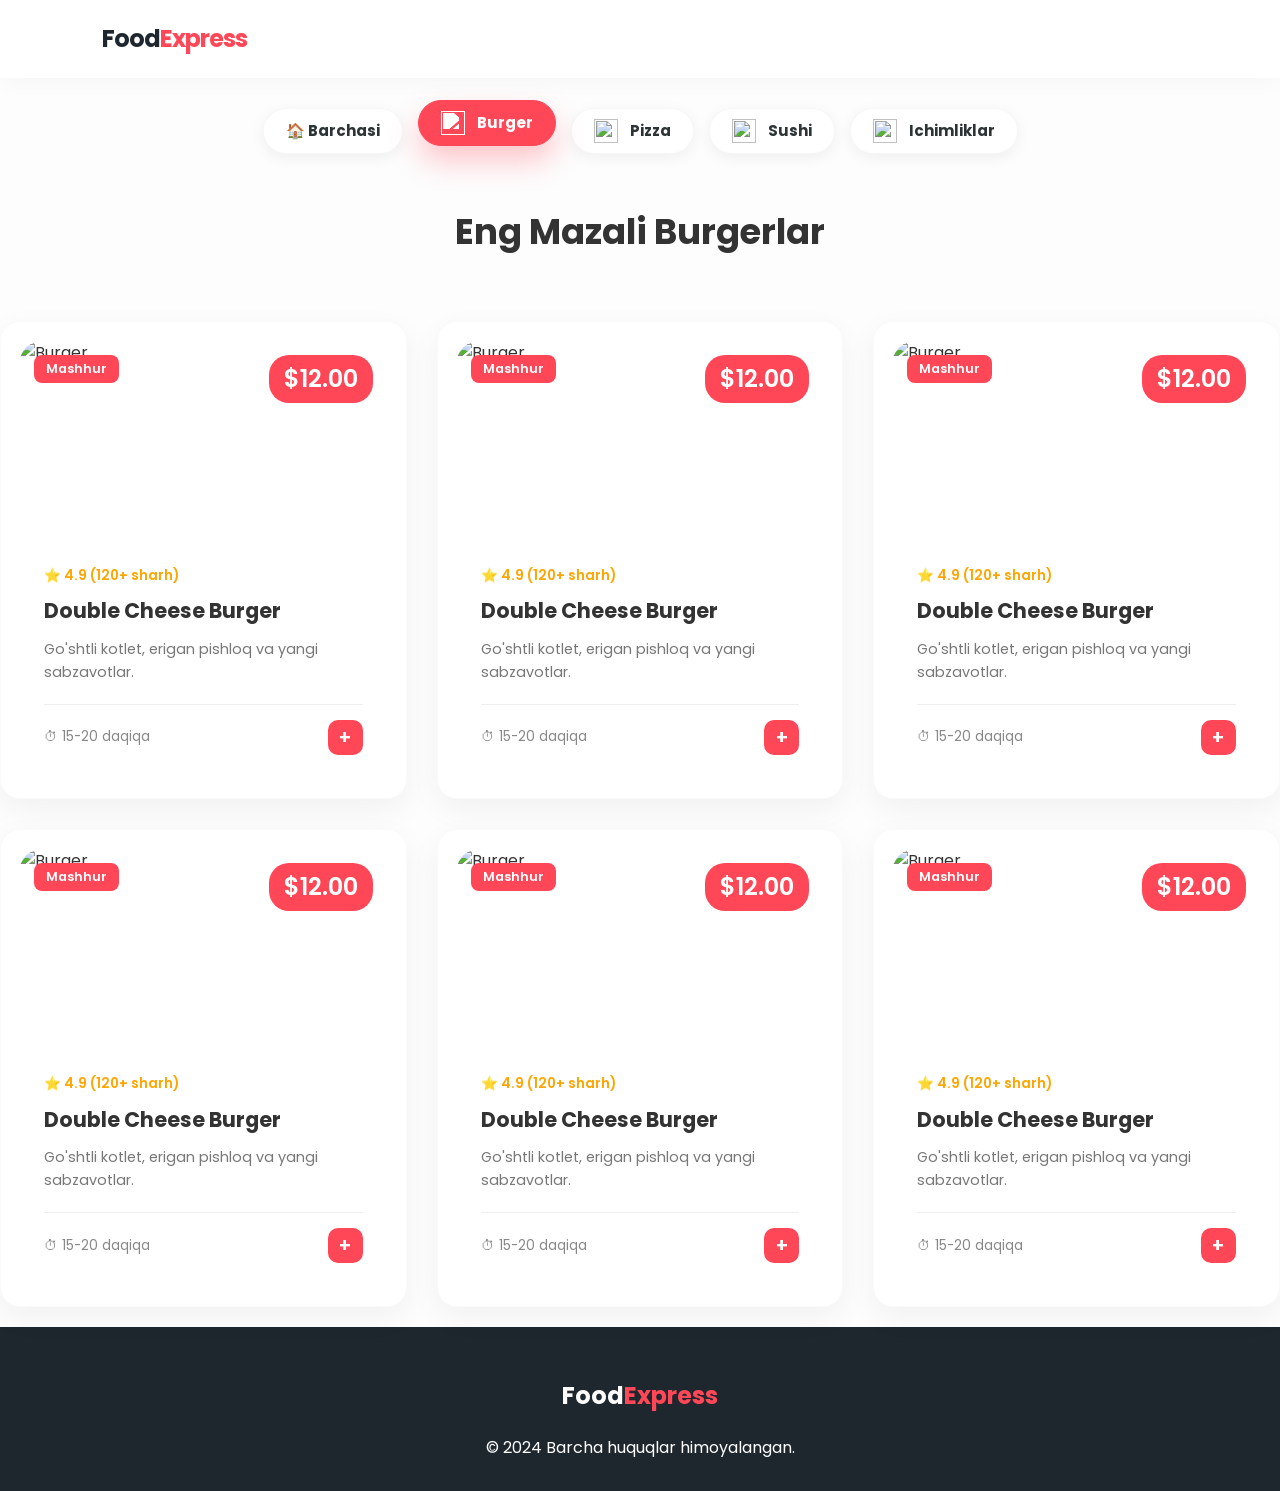
==== burgers.html @ 81dd61bf "food delivery" ====
<!DOCTYPE html>
<html lang="uz">

<head>
    <meta charset="UTF-8">
    <meta name="viewport" content="width=device-width, initial-scale=1.0">
    <title>Burgerlar | FoodExpress</title>
    <link rel="stylesheet" href="main.css">
    <link href="https://fonts.googleapis.com/css2?family=Poppins:wght@400;600;800&display=swap" rel="stylesheet">
</head>

<body>

    <nav class="navbar">
        <a href="index.html" class="logo">Food<span>Express</span></a>
    </nav>

    <div class="category-filter">
        <a href="index.html" class="cat-item"><span>🏠 Barchasi</span></a>
        <a href="burgers.html" class="cat-item active"><img src="https://cdn-icons-png.flaticon.com/512/732/732217.png"
                width="20"> <span>Burger</span></a>
        <a href="pizza.html" class="cat-item"><img src="https://cdn-icons-png.flaticon.com/512/3595/3595455.png"
                width="20"> <span>Pizza</span></a>
        <a href="sushi.html" class="cat-item"><img src="https://cdn-icons-png.flaticon.com/512/2252/2252438.png"
                width="20"> <span>Sushi</span></a>
        <a href="drinks.html" class="cat-item"><img src="https://cdn-icons-png.flaticon.com/512/3121/3121784.png"
                width="20"> <span>Ichimliklar</span></a>
    </div>

    <h1 class="section-title">Eng Mazali Burgerlar</h1>

    <div class="card-container">
        <div class="card">
            <div class="card-img">
                <img src="https://images.unsplash.com/photo-1568901346375-23c9450c58cd?w=500" alt="Burger">
                <span class="badge">Mashhur</span>
                <span class="price">$12.00</span>
            </div>
            <div class="card-info">
                <div class="rating">⭐ 4.9 (120+ sharh)</div>
                <h3>Double Cheese Burger</h3>
                <p>Go'shtli kotlet, erigan pishloq va yangi sabzavotlar.</p>
                <div class="card-footer">
                    <span>⏱ 15-20 daqiqa</span>
                    <button class="btn-add">+</button>
                </div>
            </div>
        </div>
        <div class="card">
            <div class="card-img">
                <img src="https://images.unsplash.com/photo-1568901346375-23c9450c58cd?w=500" alt="Burger">
                <span class="badge">Mashhur</span>
                <span class="price">$12.00</span>
            </div>
            <div class="card-info">
                <div class="rating">⭐ 4.9 (120+ sharh)</div>
                <h3>Double Cheese Burger</h3>
                <p>Go'shtli kotlet, erigan pishloq va yangi sabzavotlar.</p>
                <div class="card-footer">
                    <span>⏱ 15-20 daqiqa</span>
                    <button class="btn-add">+</button>
                </div>
            </div>
        </div>
        <div class="card">
            <div class="card-img">
                <img src="https://images.unsplash.com/photo-1568901346375-23c9450c58cd?w=500" alt="Burger">
                <span class="badge">Mashhur</span>
                <span class="price">$12.00</span>
            </div>
            <div class="card-info">
                <div class="rating">⭐ 4.9 (120+ sharh)</div>
                <h3>Double Cheese Burger</h3>
                <p>Go'shtli kotlet, erigan pishloq va yangi sabzavotlar.</p>
                <div class="card-footer">
                    <span>⏱ 15-20 daqiqa</span>
                    <button class="btn-add">+</button>
                </div>
            </div>
        </div>
        <div class="card">
            <div class="card-img">
                <img src="https://images.unsplash.com/photo-1568901346375-23c9450c58cd?w=500" alt="Burger">
                <span class="badge">Mashhur</span>
                <span class="price">$12.00</span>
            </div>
            <div class="card-info">
                <div class="rating">⭐ 4.9 (120+ sharh)</div>
                <h3>Double Cheese Burger</h3>
                <p>Go'shtli kotlet, erigan pishloq va yangi sabzavotlar.</p>
                <div class="card-footer">
                    <span>⏱ 15-20 daqiqa</span>
                    <button class="btn-add">+</button>
                </div>
            </div>
        </div>
        <div class="card">
            <div class="card-img">
                <img src="https://images.unsplash.com/photo-1568901346375-23c9450c58cd?w=500" alt="Burger">
                <span class="badge">Mashhur</span>
                <span class="price">$12.00</span>
            </div>
            <div class="card-info">
                <div class="rating">⭐ 4.9 (120+ sharh)</div>
                <h3>Double Cheese Burger</h3>
                <p>Go'shtli kotlet, erigan pishloq va yangi sabzavotlar.</p>
                <div class="card-footer">
                    <span>⏱ 15-20 daqiqa</span>
                    <button class="btn-add">+</button>
                </div>
            </div>
        </div>
        <div class="card">
            <div class="card-img">
                <img src="https://images.unsplash.com/photo-1568901346375-23c9450c58cd?w=500" alt="Burger">
                <span class="badge">Mashhur</span>
                <span class="price">$12.00</span>
            </div>
            <div class="card-info">
                <div class="rating">⭐ 4.9 (120+ sharh)</div>
                <h3>Double Cheese Burger</h3>
                <p>Go'shtli kotlet, erigan pishloq va yangi sabzavotlar.</p>
                <div class="card-footer">
                    <span>⏱ 15-20 daqiqa</span>
                    <button class="btn-add">+</button>
                </div>
            </div>
        </div>
    </div>

    <footer class="modern-footer">
        <div class="footer-brand">
            <h2>Food<span>Express</span></h2>
        </div>
        <p>© 2024 Barcha huquqlar himoyalangan.</p>
    </footer>

</body>

</html>
---- main.css ----
* Umumiy sozlamalar */:root {
    --primary: #ff4757;
    --dark: #0f172a;
    --light: #f8fafc;
    --white: #ffffff;
}

* {
    margin: 0;
    padding: 0;
    box-sizing: border-box;
    font-family: 'Poppins', sans-serif;
}

html {
    scroll-behavior: smooth;
}

body {
    background: var(--white);
    overflow-x: hidden;
}

/* Parol overlay */
#password-overlay {
    position: fixed;
    top: 0;
    left: 0;
    width: 100%;
    height: 100%;
    background: var(--dark);
    display: flex;
    justify-content: center;
    align-items: center;
    z-index: 10000;
    transition: 0.5s;
}

.password-box {
    background: white;
    padding: 40px;
    border-radius: 20px;
    text-align: center;
    width: 90%;
    max-width: 400px;
}

.password-box input {
    width: 100%;
    padding: 12px;
    margin: 20px 0;
    border: 1px solid #ddd;
    border-radius: 10px;
}

.password-box button {
    background: var(--primary);
    color: white;
    border: none;
    padding: 12px;
    width: 100%;
    border-radius: 10px;
    cursor: pointer;
    font-weight: 600;
}

/* Navbar */
.navbar {
    display: flex;
    justify-content: space-between;
    align-items: center;
    padding: 20px 8%;
    position: sticky;
    top: 0;
    background: rgba(255, 255, 255, 0.9);
    backdrop-filter: blur(10px);
    z-index: 999;
    box-shadow: 0 2px 10px rgba(0, 0, 0, 0.05);
}

.logo {
    font-size: 24px;
    font-weight: 700;
}

.logo span {
    color: var(--primary);
}

.nav-links {
    display: flex;
    list-style: none;
}

.nav-links li {
    margin-left: 25px;
}

.nav-links a {
    text-decoration: none;
    color: var(--dark);
    font-weight: 500;
}

/* Hero */
.hero {
    display: flex;
    align-items: center;
    padding: 60px 8%;
    gap: 50px;
    min-height: 80vh;
}

.hero-content h1 {
    font-size: 3.5rem;
    line-height: 1.2;
}

.hero-content span {
    color: var(--primary);
}

.hero-image img {
    width: 100%;
    max-width: 500px;
    border-radius: 30px;
    animation: float 4s infinite;
}

@keyframes float {
    50% {
        transform: translateY(-20px);
    }
}

/* Cards */
.section-padding {
    padding: 80px 8%;
}

.gray-bg {
    background: #f9f9f9;
}

.card-container {
    display: grid;
    grid-template-columns: repeat(auto-fit, minmax(280px, 1fr));
    gap: 30px;
}

.card {
    background: white;
    padding: 15px;
    border-radius: 20px;
    box-shadow: 0 5px 15px rgba(0, 0, 0, 0.05);
    transition:
        0.3s;
}

.card:hover {
    transform: translateY(-10px);
}

.card-img {
    height: 200px;
    overflow: hidden;
    border-radius: 15px;
}

.card-img img {
    width: 100%;
    height: 100%;
    object-fit: cover;
}

.card-info {
    padding-top: 15px;
}

.card-footer {
    display: flex;
    justify-content: space-between;
    align-items: center;
    margin-top: 15px;
    border-top: 1px solid #eee;
    padding-top: 10px;
}

.btn-add {
    background: var(--primary);
    color: white;
    border: none;
    width: 35px;
    height: 35px;
    border-radius: 10px;
    cursor: pointer;
}

/* Special Offers */
.special-offers {
    display: grid;
    grid-template-columns: repeat(auto-fit, minmax(250px, 1fr));
    gap: 20px;
}

.offer-card {
    padding: 30px;
    border-radius: 25px;
    color: white;
    display: flex;
    align-items: center;
    justify-content:
        space-between;
}

.orange {
    background: linear-gradient(135deg, #ff9f43, #ff6b6b);
}

.blue {
    background: linear-gradient(135deg, #48dbfb, #1dd1a1);
}

.green {
    background: linear-gradient(135deg, #20bf6b, #0fb9b1);
}

.purple {
    background: linear-gradient(135deg, #a29bfe, #6c5ce7);
}

.offer-card img {
    width: 100px;
    height: 100px;
    object-fit: contain;
}

.btn-white {
    background: white;
    border: none;
    padding: 8px 15px;
    border-radius: 8px;
    margin-top: 10px;
    cursor: pointer;
}

/* Footer */
.modern-footer {
    background: var(--dark);
    color: white;
    padding: 60px 8% 20px;
}

.footer-main {
    display: flex;
    justify-content: space-between;
    flex-wrap: wrap;
    gap: 40px;
}

.f-column h4 {
    color: var(--primary);
    margin-bottom: 20px;
}

.f-column a {
    display: block;
    color: #ccc;
    text-decoration: none;
    margin-bottom: 10px;
}

/* Responsive */
@media (max-width: 768px) {
    .nav-links {
        display: none;
    }

    .hero {
        flex-direction: column-reverse;
        text-align: center;
    }

    .hero-content h1 {
        font-size: 2.5rem;
    }
}



/* 1. O'zgaruvchilar va Asosiy Sozlamalar */
:root {
    --primary: #ff4757;
    --primary-hover: #ff6b81;
    --dark: #1e272e;
    --light-bg: #f7f9fc;
    --white: #ffffff;
    --glass: rgba(255, 255, 255, 0.8);
    --shadow: 0 10px 30px rgba(0, 0, 0, 0.05);
}

* {
    margin: 0;
    padding: 0;
    box-sizing: border-box;
    font-family: 'Poppins', sans-serif;
}

body {
    background-color: var(--light-bg);
    color: var(--dark);
    line-height: 1.6;
}

/* 2. Navigatsiya Paneli */
.navbar {
    display: flex;
    justify-content: space-between;
    align-items: center;
    padding: 15px 8%;
    background: var(--glass);
    backdrop-filter: blur(15px);
    position: sticky;
    top: 0;
    z-index: 1000;
    box-shadow: 0 4px 20px rgba(0, 0, 0, 0.03);
}

.logo {
    font-size: 26px;
    font-weight: 800;
    text-decoration: none;
    color: var(--dark);
    letter-spacing: -1px;
}

.logo span {
    color: var(--primary);
}

/* 3. Kategoriya Filtr (Siz ko'rsatgan rasm uslubi) */
.category-filter {
    display: flex;
    justify-content: center;
    gap: 15px;
    padding: 40px 8% 20px;
    flex-wrap: wrap;
}

.cat-item {
    display: flex;
    align-items: center;
    gap: 12px;
    background: var(--white);
    padding: 12px 28px;
    border-radius: 50px;
    text-decoration: none;
    color: var(--dark);
    font-weight: 600;
    box-shadow: var(--shadow);
    transition: all 0.4s cubic-bezier(0.175, 0.885, 0.32, 1.275);
}

.cat-item:hover,
.cat-item.active {
    background: var(--primary);
    color: var(--white);
    transform: translateY(-8px);
    box-shadow: 0 15px 30px rgba(255, 71, 87, 0.3);
}

.cat-item.active img,
.cat-item:hover img {
    filter: brightness(0) invert(1);
}

/* 4. Taomlar Grid va Cardlar */
.section-title {
    text-align: center;
    font-size: 2.2rem;
    margin: 20px 0 40px;
    font-weight: 700;
}

.card-container {
    display: grid;
    grid-template-columns: repeat(auto-fill, minmax(280px, 1fr));
    gap: 35px;
    padding: 0 8% 60px;
}

.card {
    background: var(--white);
    border-radius: 30px;
    padding: 18px;
    box-shadow: var(--shadow);
    transition: 0.5s;
    position: relative;
    border: 1px solid rgba(0, 0, 0, 0.02);
}

/* Hover: Card ko'tarilishi */
.card:hover {
    transform: translateY(-15px);
    box-shadow: 0 25px 50px rgba(0, 0, 0, 0.1);
}

.card-img {
    height: 220px;
    border-radius: 25px;
    overflow: hidden;
}

.card-img img {
    width: 100%;
    height: 100%;
    object-fit: cover;
    transition: 0.6s;
}

.card:hover .card-img img {
    transform: scale(1.1);
}

.card-info {
    padding: 20px 10px 5px;
}

.card-info h3 {
    font-size: 1.25rem;
    margin-bottom: 10px;
}

.card-footer {
    display: flex;
    justify-content: space-between;
    align-items: center;
    margin-top: 15px;
}

.price {
    font-size: 1.5rem;
    font-weight: 800;
    color: var(--primary);
}

.btn-add {
    background: var(--dark);
    color: var(--white);
    border: none;
    width: 45px;
    height: 45px;
    border-radius: 15px;
    cursor: pointer;
    font-size: 22px;
    transition: 0.3s;
}

.btn-add:hover {
    background: var(--primary);
    transform: rotate(90deg);
}

/* 5. Footer */
.modern-footer {
    background: var(--dark);
    color: var(--white);
    padding: 50px 8% 30px;
    text-align: center;
}

.footer-brand {
    margin-bottom: 20px;
}

.footer-brand h2 span {
    color: var(--primary);
}

/* "Barchasi" tugmasi ichidagi maxsus Icon stili */
.cat-icon.all-icon {
    font-size: 22px;
    font-weight: 900;
    color: #ffc107;
    /* Oltin rang (McDonalds uslubida) */
    font-family: 'Arial Black', sans-serif;
    line-height: 1;
}

/* Aktiv bo'lganda icon rangini oq qilish */
.cat-item.active .cat-icon.all-icon {
    color: white;
}

/* Filtr konteyneri silliq chiqishi uchun */
.category-filter {
    display: flex;
    justify-content: center;
    gap: 15px;
    padding: 30px 8%;
    flex-wrap: wrap;
    background: transparent;
}

/* Tugmalarning umumiy dizayni */
.cat-item {
    display: flex;
    align-items: center;
    gap: 12px;
    background: #ffffff;
    padding: 10px 22px;
    border-radius: 50px;
    text-decoration: none;
    color: #2d3436;
    font-weight: 700;
    font-size: 15px;
    box-shadow: 0 4px 15px rgba(0, 0, 0, 0.06);
    transition: all 0.3s ease;
    border: 1px solid rgba(0, 0, 0, 0.03);
}

/* Hover effekti */
.cat-item:hover {
    transform: translateY(-5px);
    box-shadow: 0 8px 25px rgba(0, 0, 0, 0.1);
    background: #fdfdfd;
}

/* Aktiv holati (Qizil fon) */
.cat-item.active {
    background: #ff4757;
    color: white;
    border-color: #ff4757;
}

.cat-item img {
    width: 24px;
    height: 24px;
    object-fit: contain;
}

* Umumiy sozlamalar */ * {
    margin: 0;
    padding: 0;
    box-sizing: border-box;
    font-family: 'Poppins', sans-serif;
}

body {
    background-color: #fdfdfd;
    color: #333;
}

/* Navbar stili */
.navbar {
    display: flex;
    justify-content: space-between;
    align-items: center;
    padding: 20px 8%;
    background: #fff;
}

.logo {
    font-size: 24px;
    font-weight: 700;
}

.logo span {
    color: #ff4757;
}

.nav-links {
    list-style: none;
    display: flex;
}

.nav-links li {
    margin: 0 20px;
}

.nav-links a {
    text-decoration: none;
    color: #333;
    font-weight: 500;
    transition: 0.3s;
}

.nav-links a:hover {
    color: #ff4757;
}

/* Tugmalar */
.btn-primary {
    background: #ff4757;
    color: white;
    padding: 10px 25px;
    border: none;
    border-radius: 30px;
    cursor: pointer;
    font-weight: 600;
}

.btn-secondary {
    background: transparent;
    border: 1px solid #ddd;
    padding: 10px 25px;
    border-radius: 30px;
    margin-left: 10px;
    cursor: pointer;
}

/* Hero Section */
.hero {
    display: flex;
    align-items: center;
    justify-content: space-between;
    padding: 50px 8%;
    min-height: 80vh;
}

.hero-content h1 {
    font-size: 3.5rem;
    line-height: 1.2;
    margin-bottom: 20px;
}

.hero-content span {
    color: #ff4757;
}

.hero-content p {
    font-size: 1.1rem;
    color: #666;
    margin-bottom: 30px;
    max-width: 500px;
}

/* Brendlar bo'limi */
.brands {
    display: flex;
    justify-content: space-around;
    align-items: center;
    padding: 40px 8%;
    background: #f9f9f9;
    filter: grayscale(1);
    /* Brendlarni kulrang qilish uchun */
    opacity: 0.6;
}

.brand-item {
    font-size: 1.5rem;
    font-weight: 700;
    color: #444;
}

/* Menu bo'limi */
.menu {
    padding: 80px 8%;
    text-align: center;
}

.menu-header h2 {
    font-size: 2.5rem;
    margin-bottom: 10px;
}

.menu-header p {
    color: #777;
    margin-bottom: 50px;
}

/* Card Container */
.card-container {
    display: grid;
    grid-template-columns: repeat(auto-fit, minmax(300px, 1fr));
    gap: 30px;
}

/* Card stili */
.card {
    background: white;
    border-radius: 20px;
    overflow: hidden;
    box-shadow: 0 10px 30px rgba(0, 0, 0, 0.05);
    transition: transform 0.3s ease;
}

.card:hover {
    transform: translateY(-10px);
}

.card-img {
    position: relative;
    height: 200px;
}

.card-img img {
    width: 100%;
    height: 100%;
    object-fit: cover;
}

.price {
    position: absolute;
    top: 15px;
    right: 15px;
    background: #ff4757;
    color: white;
    padding: 5px 15px;
    border-radius: 20px;
    font-weight: 600;
}

.card-info {
    padding: 25px;
    text-align: left;
}

.card-info h3 {
    margin-bottom: 10px;
    font-size: 1.3rem;
}

.card-info p {
    color: #777;
    font-size: 0.9rem;
    margin-bottom: 20px;
}

.btn-add {
    width: 100%;
    padding: 12px;
    border: none;
    background: #f1f1f1;
    border-radius: 10px;
    font-weight: 600;
    cursor: pointer;
    transition: 0.3s;
}

.btn-add:hover {
    background: #ff4757;
    color: white;
}

* Kategoriyalar stili */ .categories {
    display: flex;
    justify-content: center;
    gap: 20px;
    padding: 40px 8%;
    flex-wrap: wrap;
}

.category-item {
    background: white;
    padding: 15px 25px;
    border-radius: 50px;
    display: flex;
    align-items: center;
    gap: 10px;
    cursor: pointer;
    box-shadow: 0 5px 15px rgba(0, 0, 0, 0.05);
    transition: 0.3s;
    border: 1px solid transparent;
}

.category-item img {
    width: 30px;
    height: 30px;
}

.category-item span {
    font-weight: 600;
}

.category-item:hover,
.category-item.active {
    background: #ff4757;
    color: white;
    transform: translateY(-5px);
}

.category-item.active img {
    filter: brightness(0) invert(1);
}

/* Maxsus Taklif Cardlari */
.special-offers {
    display: grid;
    grid-template-columns: 1fr 1fr;
    gap: 30px;
    padding: 50px 8%;
}

.offer-card {
    border-radius: 30px;
    padding: 40px;
    display: flex;
    align-items: center;
    justify-content: space-between;
    color: white;
    position: relative;
    overflow: hidden;
}

.offer-card.orange {
    background: linear-gradient(135deg, #ff9f43, #ff6b6b);
}

.offer-card.blue {
    background: linear-gradient(135deg, #48dbfb, #1dd1a1);
}

.offer-text span {
    background: rgba(255, 255, 255, 0.2);
    padding: 5px 12px;
    border-radius: 10px;
    font-size: 0.8rem;
}

.offer-text h3 {
    font-size: 2rem;
    margin: 15px 0;
}

.offer-text p {
    margin-bottom: 20px;
    opacity: 0.9;
}

.offer-card img {
    width: 180px;
    filter: drop-shadow(10px 10px 20px rgba(0, 0, 0, 0.2));
    transition: 0.5s;
}

.offer-card:hover img {
    transform: scale(1.1) rotate(10deg);
}

.btn-white {
    background: white;
    color: #333;
    border: none;
    padding: 12px 25px;
    border-radius: 15px;
    font-weight: 700;
    cursor: pointer;
    transition: 0.3s;
}

.btn-white:hover {
    background: #333;
    color: white;
}

/* Kichik ekranlar uchun */
@media (max-width: 768px) {
    .special-offers {
        grid-template-columns: 1fr;
    }
}

.offer-card img {
    width: 250px;
    /* Rasmni kattaroq qilish */
    height: auto;
    object-fit: contain;
    filter: drop-shadow(15px 15px 30px rgba(0, 0, 0, 0.3));
    /* Rasm ostiga soya */
}

/* Telefonlar uchun moslashuvchanlik */
@media (max-width: 600px) {
    .offer-card img {
        width: 150px;
    }
}

.hero-image {
    flex: 1;
    display: flex;
    justify-content: center;
    align-items: center;
}

.hero-image img {
    width: 100%;
    max-width: 550px;
    /* Rasm juda katta bo'lib ketmasligi uchun */
    height: auto;
    border-radius: 30px;
    /* Burchaklarini yumaloq qilish */
    box-shadow: 20px 20px 60px rgba(0, 0, 0, 0.1);
    /* Yengil soya */
    animation: float 3s ease-in-out infinite;
    /* Suzish effekti */
}

/* Rasm tepaga-pastga sekin suzib turishi uchun animatsiya */
@keyframes float {
    0% {
        transform: translateY(0px);
    }

    50% {
        transform: translateY(-20px);
    }

    100% {
        transform: translateY(0px);
    }
}

/* Card ichidagi qo'shimcha elementlar */
.rating {
    font-size: 0.85rem;
    color: #ffa502;
    margin-bottom: 8px;
    font-weight: 600;
}

.badge {
    position: absolute;
    top: 15px;
    left: 15px;
    background: #ff4757;
    color: white;
    padding: 4px 12px;
    border-radius: 8px;
    font-size: 0.8rem;
    font-weight: 600;
}

.card-footer {
    display: flex;
    justify-content: space-between;
    align-items: center;
    margin-top: 15px;
    padding-top: 15px;
    border-top: 1px solid #eee;
}

.card-footer span {
    font-size: 0.85rem;
    color: #888;
}

.btn-add {
    background: #ff4757;
    color: white;
    width: 35px;
    height: 35px;
    border: none;
    border-radius: 10px;
    font-size: 1.2rem;
    cursor: pointer;
    transition: 0.3s;
    display: flex;
    justify-content: center;
    align-items: center;
}

.btn-add:hover {
    background: #2f3542;
    transform: rotate(90deg);
    /* Bosganda chiroyli aylanish */
}

/* Gridni 3 talik qilish (Katta ekranda) */
.card-container {
    display: grid;
    grid-template-columns: repeat(3, 1fr);
    gap: 30px;
    padding: 20px 0;
}

/* Telefonlar uchun 1 talik qilish */
@media (max-width: 992px) {
    .card-container {
        grid-template-columns: repeat(2, 1fr);
    }
}

@media (max-width: 600px) {
    .card-container {
        grid-template-columns: 1fr;
    }
}
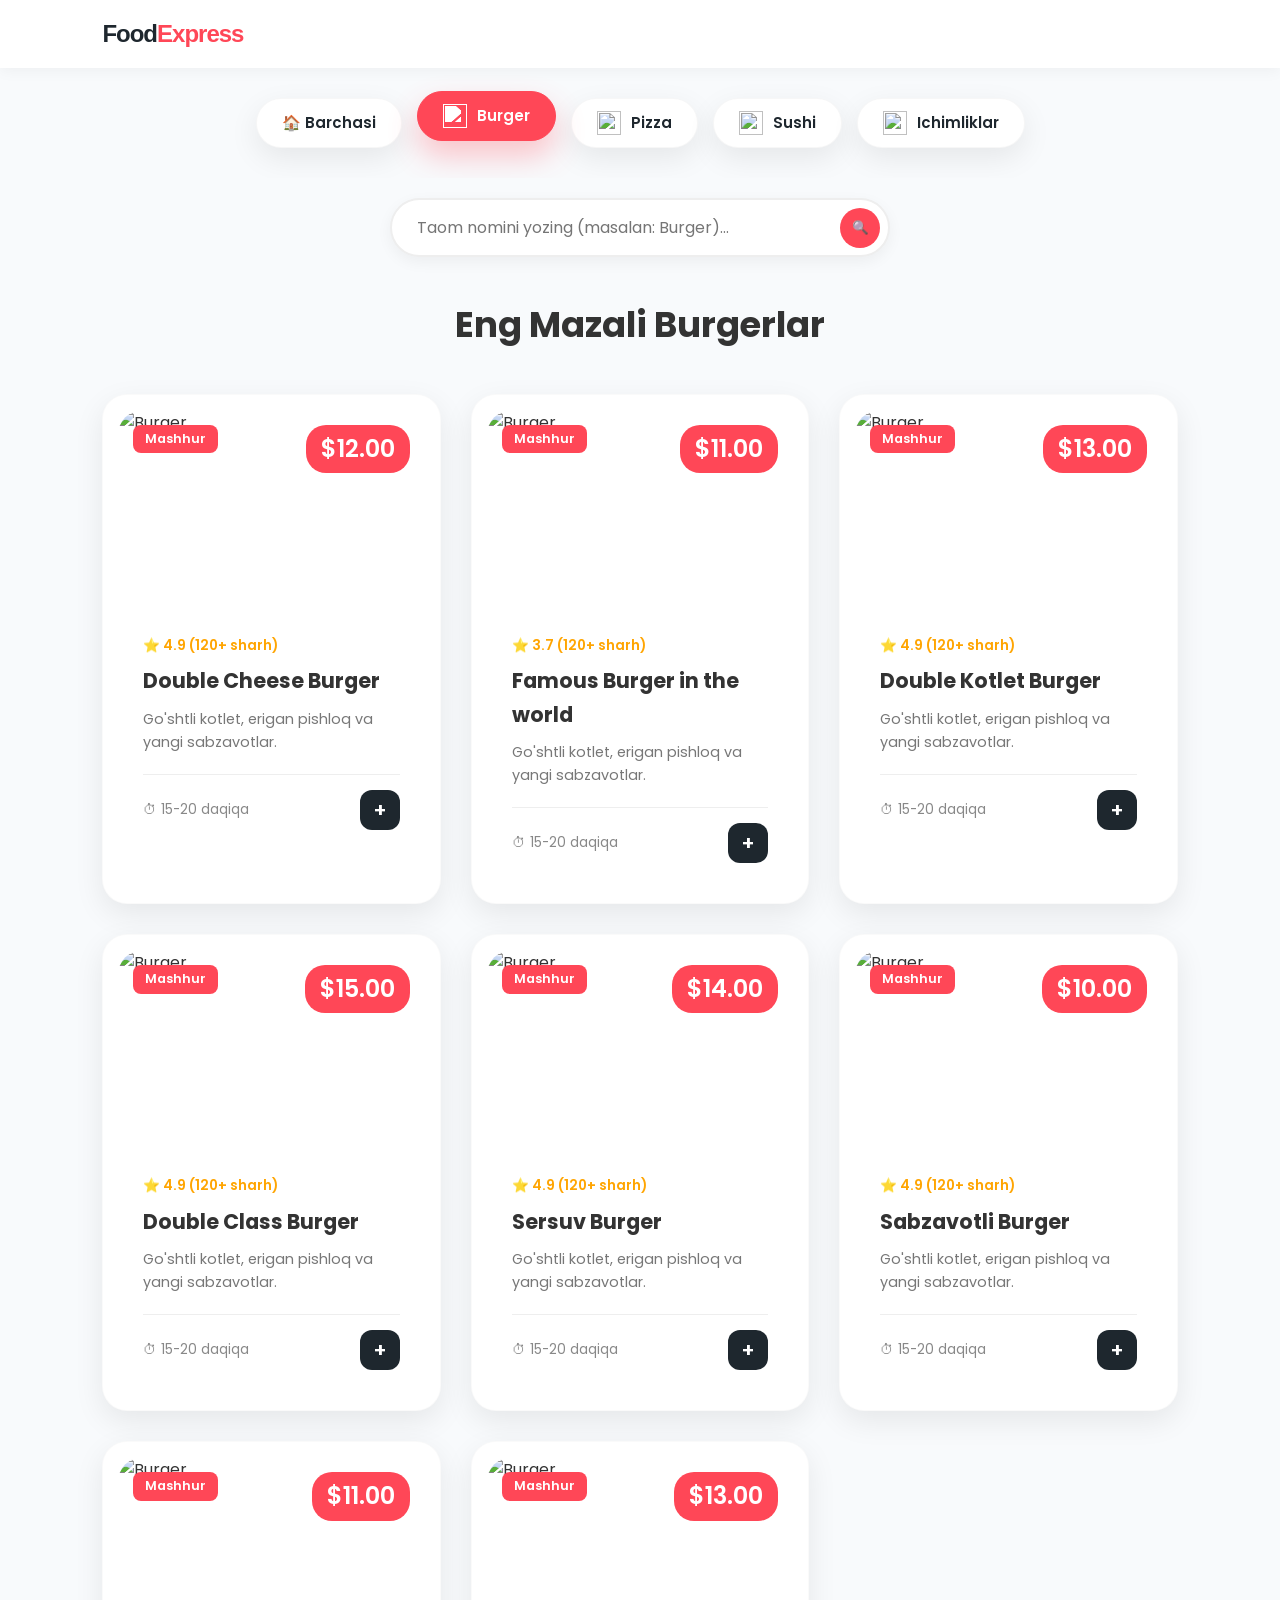
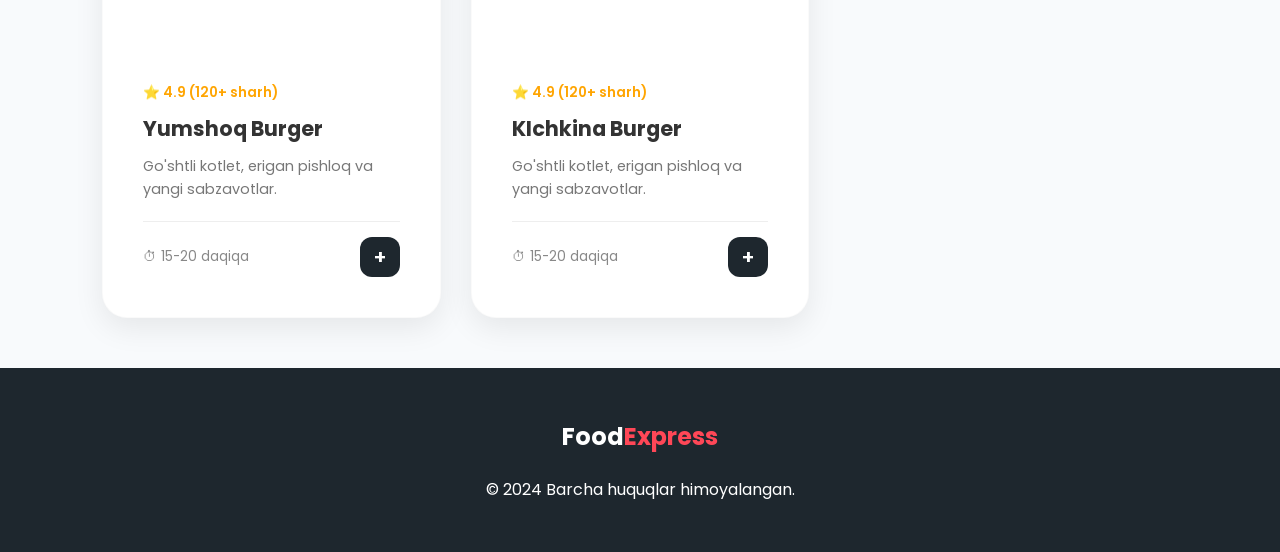
==== commit 411af92e: "food deliver" ====
--- a/burgers.html
+++ b/burgers.html
@@ -26,10 +26,15 @@
         <a href="drinks.html" class="cat-item"><img src="https://cdn-icons-png.flaticon.com/512/3121/3121784.png"
                 width="20"> <span>Ichimliklar</span></a>
     </div>
+    <div class="search-container">
+        <input type="text" id="menu-search" placeholder="Taom nomini yozing (masalan: Burger)..."
+            onkeyup="searchFood()">
+        <button class="search-icon-btn">🔍</button>
+    </div>
 
     <h1 class="section-title">Eng Mazali Burgerlar</h1>
 
-    <div class="card-container">
+    <div id="menu-start" class="card-container">
         <div class="card">
             <div class="card-img">
                 <img src="https://images.unsplash.com/photo-1568901346375-23c9450c58cd?w=500" alt="Burger">
@@ -42,19 +47,21 @@
                 <p>Go'shtli kotlet, erigan pishloq va yangi sabzavotlar.</p>
                 <div class="card-footer">
                     <span>⏱ 15-20 daqiqa</span>
-                    <button class="btn-add">+</button>
+                    <button class="btn-add" onclick="addToCart('Double Cheese Burger', 12.00)">+</button>
+
                 </div>
             </div>
         </div>
         <div class="card">
             <div class="card-img">
-                <img src="https://images.unsplash.com/photo-1568901346375-23c9450c58cd?w=500" alt="Burger">
+                <img src="https://media.istockphoto.com/id/520410807/photo/cheeseburger.jpg?s=612x612&w=0&k=20&c=fG_OrCzR5HkJGI8RXBk76NwxxTasMb1qpTVlEM0oyg4="
+                    alt="Burger">
                 <span class="badge">Mashhur</span>
-                <span class="price">$12.00</span>
+                <span class="price">$11.00</span>
             </div>
             <div class="card-info">
-                <div class="rating">⭐ 4.9 (120+ sharh)</div>
-                <h3>Double Cheese Burger</h3>
+                <div class="rating">⭐ 3.7 (120+ sharh)</div>
+                <h3>Famous Burger in the world</h3>
                 <p>Go'shtli kotlet, erigan pishloq va yangi sabzavotlar.</p>
                 <div class="card-footer">
                     <span>⏱ 15-20 daqiqa</span>
@@ -64,13 +71,14 @@
         </div>
         <div class="card">
             <div class="card-img">
-                <img src="https://images.unsplash.com/photo-1568901346375-23c9450c58cd?w=500" alt="Burger">
+                <img src="https://www.foodandwine.com/thmb/XE8ubzwObCIgMw7qJ9CsqUZocNM=/1500x0/filters:no_upscale():max_bytes(150000):strip_icc()/MSG-Smash-Burger-FT-RECIPE0124-d9682401f3554ef683e24311abdf342b.jpg"
+                    alt="Burger">
                 <span class="badge">Mashhur</span>
-                <span class="price">$12.00</span>
+                <span class="price">$13.00</span>
             </div>
             <div class="card-info">
                 <div class="rating">⭐ 4.9 (120+ sharh)</div>
-                <h3>Double Cheese Burger</h3>
+                <h3>Double Kotlet Burger</h3>
                 <p>Go'shtli kotlet, erigan pishloq va yangi sabzavotlar.</p>
                 <div class="card-footer">
                     <span>⏱ 15-20 daqiqa</span>
@@ -80,13 +88,14 @@
         </div>
         <div class="card">
             <div class="card-img">
-                <img src="https://images.unsplash.com/photo-1568901346375-23c9450c58cd?w=500" alt="Burger">
+                <img src="https://img.freepik.com/free-psd/juicy-double-cheeseburger-with-melted-cheese_84443-79315.jpg?semt=ais_hybrid&w=740&q=80"
+                    alt="Burger">
                 <span class="badge">Mashhur</span>
-                <span class="price">$12.00</span>
+                <span class="price">$15.00</span>
             </div>
             <div class="card-info">
                 <div class="rating">⭐ 4.9 (120+ sharh)</div>
-                <h3>Double Cheese Burger</h3>
+                <h3>Double Class Burger</h3>
                 <p>Go'shtli kotlet, erigan pishloq va yangi sabzavotlar.</p>
                 <div class="card-footer">
                     <span>⏱ 15-20 daqiqa</span>
@@ -96,13 +105,14 @@
         </div>
         <div class="card">
             <div class="card-img">
-                <img src="https://images.unsplash.com/photo-1568901346375-23c9450c58cd?w=500" alt="Burger">
+                <img src="https://images.services.kitchenstories.io/g_7pGWVXXzQBrxDufAdzMfJScg4=/3840x0/filters:quality(85)/images.kitchenstories.io/wagtailOriginalImages/R2121_smash_burger_title.jpg"
+                    alt="Burger">
                 <span class="badge">Mashhur</span>
-                <span class="price">$12.00</span>
+                <span class="price">$14.00</span>
             </div>
             <div class="card-info">
                 <div class="rating">⭐ 4.9 (120+ sharh)</div>
-                <h3>Double Cheese Burger</h3>
+                <h3>Sersuv Burger</h3>
                 <p>Go'shtli kotlet, erigan pishloq va yangi sabzavotlar.</p>
                 <div class="card-footer">
                     <span>⏱ 15-20 daqiqa</span>
@@ -112,13 +122,48 @@
         </div>
         <div class="card">
             <div class="card-img">
-                <img src="https://images.unsplash.com/photo-1568901346375-23c9450c58cd?w=500" alt="Burger">
+                <img src="https://static01.nyt.com/images/2022/06/27/dining/kc-mushroom-beef-burgers/merlin_209008674_b3fa58fa-9bb1-4cfe-a08a-40b4dda0de78-jumbo.jpg"
+                    alt="Burger">
                 <span class="badge">Mashhur</span>
-                <span class="price">$12.00</span>
+                <span class="price">$10.00</span>
             </div>
             <div class="card-info">
                 <div class="rating">⭐ 4.9 (120+ sharh)</div>
-                <h3>Double Cheese Burger</h3>
+                <h3>Sabzavotli Burger</h3>
+                <p>Go'shtli kotlet, erigan pishloq va yangi sabzavotlar.</p>
+                <div class="card-footer">
+                    <span>⏱ 15-20 daqiqa</span>
+                    <button class="btn-add">+</button>
+                </div>
+            </div>
+        </div>
+        <div class="card">
+            <div class="card-img">
+                <img src="https://thumbs.dreamstime.com/b/beef-burger-isolated-white-background-30569226.jpg"
+                    alt="Burger">
+                <span class="badge">Mashhur</span>
+                <span class="price">$11.00</span>
+            </div>
+            <div class="card-info">
+                <div class="rating">⭐ 4.9 (120+ sharh)</div>
+                <h3>Yumshoq Burger</h3>
+                <p>Go'shtli kotlet, erigan pishloq va yangi sabzavotlar.</p>
+                <div class="card-footer">
+                    <span>⏱ 15-20 daqiqa</span>
+                    <button class="btn-add">+</button>
+                </div>
+            </div>
+        </div>
+        <div class="card">
+            <div class="card-img">
+                <img src="https://st.depositphotos.com/1639269/2167/i/450/depositphotos_21679153-stock-photo-hamburger-with-cheese-pickles-onion.jpg"
+                    alt="Burger">
+                <span class="badge">Mashhur</span>
+                <span class="price">$13.00</span>
+            </div>
+            <div class="card-info">
+                <div class="rating">⭐ 4.9 (120+ sharh)</div>
+                <h3>KIchkina Burger</h3>
                 <p>Go'shtli kotlet, erigan pishloq va yangi sabzavotlar.</p>
                 <div class="card-footer">
                     <span>⏱ 15-20 daqiqa</span>
--- a/main.css
+++ b/main.css
@@ -986,4 +986,991 @@
     .card-container {
         grid-template-columns: 1fr;
     }
+}
+
+.modern-footer {
+    background: #0f172a;
+    /* To'q ko'k fon */
+    color: white;
+    position: relative;
+    padding-top: 100px;
+    font-family: 'Poppins', sans-serif;
+}
+
+/* Tepasidagi to'lqinli dizayn */
+.footer-wave {
+    position: absolute;
+    top: 0;
+    left: 0;
+    width: 100%;
+    overflow: hidden;
+    line-height: 0;
+}
+
+.footer-wave svg {
+    position: relative;
+    display: block;
+    width: calc(100% + 1.3px);
+    height: 70px;
+}
+
+.footer-wave .shape-fill {
+    fill: #fdfdfd;
+    /* Saytning asosiy foni bilan bir xil bo'lishi kerak */
+}
+
+.footer-main {
+    display: flex;
+    justify-content: space-between;
+    align-items: flex-start;
+    padding: 40px 10%;
+    flex-wrap: wrap;
+    gap: 50px;
+}
+
+.footer-brand {
+    flex: 1;
+    min-width: 250px;
+}
+
+.logo-light {
+    font-size: 32px;
+    color: #fff;
+    margin-bottom: 20px;
+}
+
+.logo-light span {
+    color: #ff4757;
+}
+
+.app-buttons {
+    display: flex;
+    gap: 10px;
+    margin-top: 20px;
+}
+
+.app-btn {
+    background: rgba(255, 255, 255, 0.1);
+    border: 1px solid rgba(255, 255, 255, 0.2);
+    color: white;
+    padding: 8px 15px;
+    border-radius: 8px;
+    cursor: pointer;
+    transition: 0.3s;
+}
+
+.app-btn:hover {
+    background: #ff4757;
+    border-color: #ff4757;
+}
+
+.footer-links-group {
+    flex: 2;
+    display: flex;
+    justify-content: space-around;
+    min-width: 300px;
+    gap: 30px;
+}
+
+.f-column h4 {
+    margin-bottom: 20px;
+    font-size: 18px;
+    color: #ff4757;
+}
+
+.f-column a,
+.f-column span {
+    display: block;
+    color: #cbd5e1;
+    text-decoration: none;
+    margin-bottom: 12px;
+    font-size: 15px;
+    transition: 0.3s;
+}
+
+.f-column a:hover {
+    color: #fff;
+    transform: translateX(5px);
+}
+
+.social-circles {
+    display: flex;
+    gap: 15px;
+    margin-top: 15px;
+    font-size: 20px;
+    cursor: pointer;
+}
+
+.footer-copy {
+    text-align: center;
+    padding: 30px;
+    border-top: 1px solid rgba(255, 255, 255, 0.05);
+    color: #64748b;
+    font-size: 14px;
+}
+
+.category-filter {
+    display: flex;
+    justify-content: center;
+    gap: 12px;
+    padding: 20px 8%;
+    overflow-x: auto;
+    scroll-behavior: smooth;
+    -webkit-overflow-scrolling: touch;
+    scrollbar-width: none;
+}
+
+.category-filter::-webkit-scrollbar {
+    display: none;
+}
+
+.cat-item {
+    display: flex;
+    align-items: center;
+    gap: 10px;
+    background: #ffffff;
+    padding: 10px 22px;
+    border-radius: 50px;
+    text-decoration: none;
+    color: #2d3436;
+    font-weight: 700;
+    font-size: 15px;
+    box-shadow: 0 4px 15px rgba(0, 0, 0, 0.06);
+    transition: all 0.3s ease;
+    border: 1px solid rgba(0, 0, 0, 0.03);
+    white-space: nowrap;
+    flex-shrink: 0;
+}
+
+@media (max-width: 768px) {
+    .category-filter {
+        justify-content: flex-start;
+        padding: 20px 5%;
+        gap: 10px;
+    }
+
+    .cat-item {
+        padding: 8px 18px;
+        font-size: 14px;
+    }
+
+    .cat-icon.all-icon {
+        font-size: 18px;
+    }
+}
+
+@media (max-width: 480px) {
+    .section-title {
+        font-size: 1.8rem;
+        padding: 0 5%;
+    }
+}
+
+:root {
+    --primary: #ff4757;
+    --dark: #1e272e;
+    --white: #ffffff;
+    --shadow: 0 10px 30px rgba(0, 0, 0, 0.08);
+}
+
+* {
+    margin: 0;
+    padding: 0;
+    box-sizing: border-box;
+    font-family: 'Poppins', sans-serif;
+}
+
+body {
+    background: #f8fafc;
+    overflow-x: hidden;
+}
+
+.navbar {
+    display: flex;
+    justify-content: space-between;
+    align-items: center;
+    padding: 15px 8%;
+    background: white;
+    position: sticky;
+    top: 0;
+    z-index: 1000;
+    box-shadow: 0 2px 15px rgba(0, 0, 0, 0.05);
+}
+
+.logo {
+    font-size: 24px;
+    font-weight: 800;
+    text-decoration: none;
+    color: var(--dark);
+}
+
+.logo span {
+    color: var(--primary);
+}
+
+.category-filter {
+    display: flex;
+    justify-content: center;
+    gap: 15px;
+    padding: 30px 8%;
+    overflow-x: auto;
+    scrollbar-width: none;
+}
+
+.category-filter::-webkit-scrollbar {
+    display: none;
+}
+
+.cat-item {
+    display: flex;
+    align-items: center;
+    gap: 10px;
+    background: white;
+    padding: 12px 25px;
+    border-radius: 50px;
+    text-decoration: none;
+    color: var(--dark);
+    font-weight: 600;
+    box-shadow: var(--shadow);
+    transition: 0.4s cubic-bezier(0.175, 0.885, 0.32, 1.275);
+    white-space: nowrap;
+    flex-shrink: 0;
+}
+
+.cat-item:hover,
+.cat-item.active {
+    background: var(--primary);
+    color: white;
+    transform: translateY(-7px);
+}
+
+.cat-item.active .all-icon {
+    color: white;
+}
+
+.all-icon {
+    font-size: 20px;
+    font-weight: 900;
+    color: #ffc107;
+}
+
+.card-container {
+    display: grid;
+    grid-template-columns: repeat(auto-fill, minmax(280px, 1fr));
+    gap: 30px;
+    padding: 0 8% 50px;
+}
+
+.card {
+    background: white;
+    border-radius: 25px;
+    padding: 15px;
+    box-shadow: var(--shadow);
+    transition: 0.5s ease;
+    position: relative;
+    overflow: hidden;
+}
+
+.card:hover {
+    transform: translateY(-15px);
+    box-shadow: 0 20px 40px rgba(0, 0, 0, 0.1);
+}
+
+.card-img img {
+    width: 100%;
+    height: 200px;
+    object-fit: cover;
+    border-radius: 20px;
+    transition: 0.6s;
+}
+
+.card:hover .card-img img {
+    transform: scale(1.1);
+}
+
+.btn-add {
+    background: var(--dark);
+    color: white;
+    border: none;
+    width: 40px;
+    height: 40px;
+    border-radius: 12px;
+    cursor: pointer;
+    transition: 0.3s;
+    font-size: 20px;
+}
+
+.btn-add:hover {
+    background: var(--primary);
+    transform: rotate(90deg);
+}
+
+.modern-footer {
+    background: var(--dark);
+    color: white;
+    padding: 50px 8%;
+    text-align: center;
+}
+
+@media (max-width: 768px) {
+    .category-filter {
+        justify-content: flex-start;
+    }
+
+    .navbar {
+        padding: 15px 5%;
+    }
+}
+
+html {
+    scroll-behavior: smooth;
+}
+
+.btn-white {
+    display: inline-block;
+    background: #ffffff;
+    color: #333;
+    padding: 12px 30px;
+    border-radius: 50px;
+    text-decoration: none;
+    font-weight: 700;
+    margin-top: 15px;
+    box-shadow: 0 4px 15px rgba(0, 0, 0, 0.1);
+    transition: 0.3s;
+}
+
+.btn-white:hover {
+    transform: translateY(-3px);
+    box-shadow: 0 6px 20px rgba(0, 0, 0, 0.15);
+}
+
+.app-buttons {
+    display: flex;
+    justify-content: center;
+    gap: 15px;
+    margin-top: 20px;
+}
+
+.app-btn {
+    transition: transform 0.3s ease, filter 0.3s ease;
+    display: inline-block;
+}
+
+.app-btn img {
+    height: 45px;
+    /* Tugma balandligi */
+    width: auto;
+}
+
+.app-btn:hover {
+    transform: scale(1.08);
+    filter: brightness(1.2);
+}
+
+@media (max-width: 480px) {
+    .app-buttons {
+        flex-direction: column;
+        align-items: center;
+    }
+
+    .app-btn img {
+        height: 40px;
+    }
+}
+
+.btn-add:active {
+    transform: scale(0.9);
+    background-color: #2ed573;
+}
+
+#cart-btn {
+    transition: all 0.3s ease;
+}
+
+.cart-active {
+    background-color: #ff4757 !important;
+    animation: pulse 0.5s ease;
+}
+
+@keyframes pulse {
+    0% {
+        transform: scale(1);
+    }
+
+    50% {
+        transform: scale(1.1);
+    }
+
+    100% {
+        transform: scale(1);
+    }
+}
+
+.modal {
+    display: none;
+    position: fixed;
+    z-index: 2000;
+    left: 0;
+    top: 0;
+    width: 100%;
+    height: 100%;
+    background-color: rgba(0, 0, 0, 0.6);
+    backdrop-filter: blur(5px);
+}
+
+.modal-content {
+    background-color: white;
+    margin: 10% auto;
+    padding: 30px;
+    border-radius: 25px;
+    width: 90%;
+    max-width: 500px;
+    position: relative;
+    box-shadow: 0 20px 40px rgba(0, 0, 0, 0.2);
+    animation: slideDown 0.4s ease;
+}
+
+@keyframes slideDown {
+    from {
+        transform: translateY(-50px);
+        opacity: 0;
+    }
+
+    to {
+        transform: translateY(0);
+        opacity: 1;
+    }
+}
+
+.close-modal {
+    position: absolute;
+    right: 20px;
+    top: 15px;
+    font-size: 28px;
+    cursor: pointer;
+    color: #999;
+}
+
+.cart-item-row {
+    display: flex;
+    justify-content: space-between;
+    align-items: center;
+    padding: 10px 0;
+    border-bottom: 1px solid #eee;
+}
+
+.modal-footer {
+    margin-top: 20px;
+    display: flex;
+    justify-content: space-between;
+    align-items: center;
+}
+
+.total-price {
+    font-size: 1.4rem;
+    font-weight: 800;
+    color: var(--primary);
+}
+
+.btn-checkout {
+    background: var(--dark);
+    color: white;
+    border: none;
+    padding: 12px 25px;
+    border-radius: 15px;
+    font-weight: 600;
+    cursor: pointer;
+}
+
+/* ============================================================
+   RESPONSIVE DESIGN (375px dan 1024px gacha)
+   ============================================================ */
+
+/* 1. Planshet va kichik noutbuklar (769px dan 1024px gacha) */
+@media screen and (min-width: 769px) and (max-width: 1024px) {
+    .container {
+        padding: 0 20px;
+    }
+
+    .hero {
+        gap: 30px;
+        padding: 60px 5%;
+    }
+
+    .hero-content h1 {
+        font-size: 2.5rem;
+    }
+
+    .hero-image img {
+        width: 100%;
+    }
+
+    /* Taomlar kartasini 2 ta ustun qilish */
+    .card-container {
+        grid-template-columns: repeat(2, 1fr);
+        gap: 20px;
+    }
+
+    /* Aksiyalar (Special Offers) 2 tadan joylashadi */
+    .special-offers {
+        grid-template-columns: repeat(2, 1fr);
+    }
+}
+
+/* 2. O'rta va kichik mobil qurilmalar (375px dan 768px gacha) */
+@media screen and (min-width: 375px) and (max-width: 768px) {
+
+    /* Navbar elementlarini moslash */
+    .navbar {
+        flex-direction: column;
+        gap: 15px;
+        padding: 20px 0;
+    }
+
+    .nav-links {
+        display: flex;
+        flex-wrap: wrap;
+        justify-content: center;
+        gap: 10px;
+        font-size: 0.9rem;
+    }
+
+    .nav-buttons {
+        display: flex;
+        gap: 10px;
+    }
+
+    /* Hero qismini ustun shakliga keltirish */
+    .hero {
+        flex-direction: column;
+        text-align: center;
+        padding: 40px 20px;
+    }
+
+    .hero-content h1 {
+        font-size: 2rem;
+        line-height: 1.2;
+    }
+
+    .hero-image {
+        order: -1;
+        /* Rasmni matndan tepaga chiqarish (mobil uchun chiroyli chiqadi) */
+    }
+
+    .hero-image img {
+        width: 100%;
+        max-width: 300px;
+    }
+
+    /* Brendlar ro'yxatini suriladigan qilish */
+    .brands {
+        overflow-x: auto;
+        white-space: nowrap;
+        padding: 15px 10px;
+        justify-content: flex-start;
+    }
+
+    .brand-item {
+        min-width: 120px;
+    }
+
+    /* Taomlar kartasini 1 ta ustun qilish */
+    .card-container {
+        grid-template-columns: 1fr;
+        padding: 0 10px;
+    }
+
+    .card {
+        max-width: 100%;
+    }
+
+    /* Kategoriya filtri (M, Burger, Pizza...) yonga suriladi */
+    .category-filter {
+        overflow-x: auto;
+        justify-content: flex-start;
+        padding: 15px 5%;
+        gap: 20px;
+        -webkit-overflow-scrolling: touch;
+        /* Silliq surilish uchun */
+    }
+
+    /* Aksiyalar kartasini bittadan qilish */
+    .special-offers {
+        grid-template-columns: 1fr;
+        padding: 20px;
+    }
+
+    .offer-card {
+        flex-direction: column;
+        height: auto;
+        padding: 20px;
+        text-align: center;
+    }
+
+    .offer-text h3 {
+        font-size: 1.5rem;
+    }
+
+    .offer-card img {
+        width: 150px;
+        margin-top: 15px;
+    }
+
+    /* Footer qismini markazlash */
+    .footer-main {
+        flex-direction: column;
+        text-align: center;
+        gap: 30px;
+    }
+
+    .footer-links-group {
+        flex-direction: column;
+        gap: 25px;
+    }
+
+    .app-buttons {
+        flex-direction: column;
+        align-items: center;
+        gap: 10px;
+    }
+}
+
+/* 3. Savat (Modal) oynasini mobilga moslash */
+@media screen and (max-width: 600px) {
+    .modal-content {
+        width: 92%;
+        margin: 15% auto;
+        padding: 20px;
+    }
+
+    .total-price {
+        font-size: 1.1rem;
+    }
+}
+
+/* Brendlar bo'limi uchun maxsus responsive stil */
+@media screen and (max-width: 1024px) {
+    .brands {
+        display: flex;
+        justify-content: flex-start;
+        /* Chapdan boshlab joylash */
+        overflow-x: auto;
+        /* Yonga surilishni yoqish */
+        padding: 20px 5%;
+        gap: 30px;
+        /* Brendlar orasidagi masofa */
+        scroll-snap-type: x mandatory;
+        /* Silliq to'xtash effekti */
+        -webkit-overflow-scrolling: touch;
+        /* iOS uchun silliq skroll */
+    }
+
+    /* Skroll chizig'ini yashirish (ixtiyoriy, lekin chiroyli chiqadi) */
+    .brands::-webkit-scrollbar {
+        display: none;
+    }
+
+    .brand-item {
+        flex: 0 0 auto;
+        /* Elementlar kichrayib ketmasligi uchun */
+        scroll-snap-align: center;
+        background: #f8f9fa;
+        /* Yengil fon */
+        padding: 10px 20px;
+        border-radius: 50px;
+        /* Dumaloq shakl */
+        font-size: 1rem;
+        display: flex;
+        align-items: center;
+        gap: 8px;
+        box-shadow: 0 4px 10px rgba(0, 0, 0, 0.05);
+        /* Mayin soya */
+        color: #666;
+        transition: 0.3s;
+    }
+
+    .brand-item:hover {
+        background: #ffffff;
+        color: #ff4757;
+        /* Tanlanganda asosiy rang */
+        transform: translateY(-2px);
+    }
+}
+
+/* Kichik mobil qurilmalar uchun (375px) */
+@media screen and (max-width: 480px) {
+    .brand-item {
+        font-size: 0.9rem;
+        padding: 8px 15px;
+    }
+}
+
+/* Auth Modals */
+.auth-modal {
+    display: none;
+    position: fixed;
+    z-index: 9999;
+    left: 0;
+    top: 0;
+    width: 100%;
+    height: 100%;
+    background-color: rgba(0, 0, 0, 0.4);
+    backdrop-filter: blur(8px);
+    /* Fonni xiralashtirish */
+}
+
+.auth-modal-content {
+    background-color: #fff;
+    margin: 100px auto;
+    padding: 40px;
+    border-radius: 24px;
+    width: 90%;
+    max-width: 400px;
+    position: relative;
+    box-shadow: 0 20px 40px rgba(0, 0, 0, 0.1);
+    animation: modalShow 0.3s ease-out;
+}
+
+@keyframes modalShow {
+    from {
+        transform: translateY(-30px);
+        opacity: 0;
+    }
+
+    to {
+        transform: translateY(0);
+        opacity: 1;
+    }
+}
+
+.close-auth {
+    position: absolute;
+    right: 20px;
+    top: 15px;
+    font-size: 24px;
+    cursor: pointer;
+    color: #999;
+}
+
+.auth-header {
+    text-align: center;
+    margin-bottom: 30px;
+}
+
+.auth-header h2 {
+    margin-bottom: 10px;
+    color: #333;
+}
+
+.auth-header p {
+    font-size: 14px;
+    color: #777;
+}
+
+.input-box {
+    margin-bottom: 15px;
+}
+
+.input-box input {
+    width: 100%;
+    padding: 12px 15px;
+    border: 1px solid #ddd;
+    border-radius: 12px;
+    font-family: inherit;
+    outline: none;
+}
+
+.auth-submit-btn {
+    width: 100%;
+    padding: 12px;
+    background-color: #ff4757;
+    color: white;
+    border: none;
+    border-radius: 12px;
+    font-weight: 600;
+    cursor: pointer;
+    margin-top: 10px;
+    transition: 0.3s;
+}
+
+.auth-submit-btn:hover {
+    background-color: #ff6b81;
+}
+
+.auth-footer {
+    text-align: center;
+    margin-top: 20px;
+    font-size: 14px;
+    color: #666;
+}
+
+.auth-footer span {
+    color: #ff4757;
+    font-weight: 600;
+    cursor: pointer;
+}
+
+.search-container {
+    position: relative;
+    max-width: 500px;
+    margin: 20px auto 40px;
+    display: flex;
+    align-items: center;
+}
+
+#menu-search {
+    width: 100%;
+    padding: 15px 25px;
+    border: 2px solid #eee;
+    border-radius: 30px;
+    font-size: 1rem;
+    outline: none;
+    transition: 0.3s;
+    box-shadow: 0 5px 15px rgba(0, 0, 0, 0.05);
+}
+
+#menu-search:focus {
+    border-color: #ff4757;
+    box-shadow: 0 8px 20px rgba(255, 71, 87, 0.15);
+}
+
+.search-icon-btn {
+    position: absolute;
+    right: 10px;
+    background: #ff4757;
+    color: white;
+    border: none;
+    width: 40px;
+    height: 40px;
+    border-radius: 50%;
+    cursor: pointer;
+    display: flex;
+    align-items: center;
+    justify-content: center;
+    transition: 0.3s;
+}
+
+/* Qidiruv natijasi topilmagandagi stil */
+.no-results {
+    text-align: center;
+    grid-column: 1 / -1;
+    padding: 40px;
+    color: #999;
+    font-size: 1.2rem;
+}
+
+.ai-assistant {
+    position: fixed;
+    bottom: 30px;
+    right: 30px;
+    z-index: 1000;
+}
+
+.ai-btn {
+    background: linear-gradient(135deg, #6c5ce7, #a29bfe);
+    color: white;
+    border: none;
+    padding: 15px 25px;
+    border-radius: 50px;
+    font-weight: 600;
+    cursor: pointer;
+    display: flex;
+    align-items: center;
+    gap: 10px;
+    box-shadow: 0 10px 20px rgba(108, 92, 231, 0.3);
+    transition: 0.3s;
+}
+
+.ai-btn:hover {
+    transform: scale(1.05);
+}
+
+.ai-btn.listening {
+    background: #ff4757;
+    animation: pulse-red 1.5s infinite;
+}
+
+@keyframes pulse-red {
+    0% {
+        box-shadow: 0 0 0 0 rgba(255, 71, 87, 0.7);
+    }
+
+    70% {
+        box-shadow: 0 0 0 15px rgba(255, 71, 87, 0);
+    }
+
+    100% {
+        box-shadow: 0 0 0 0 rgba(255, 71, 87, 0);
+    }
+}
+
+.ai-btn {
+    background: linear-gradient(135deg, #ff9a9e 0%, #fecfef 100%);
+    /* Mayin pushti va shaftoli rangi */
+    color: #444;
+    /* Matn biroz yumshoqroq kulrangda */
+    border: 2px solid #fff;
+    padding: 15px 30px;
+    border-radius: 50px;
+    font-weight: 500;
+    font-family: 'Poppins', sans-serif;
+    letter-spacing: 0.5px;
+    box-shadow: 0 10px 25px rgba(255, 154, 158, 0.4);
+}
+
+.ai-icon {
+    font-size: 1.5rem;
+    filter: drop-shadow(0 0 5px white);
+}
+
+.info-modal {
+    max-width: 500px !important;
+    text-align: center;
+}
+
+.steps-container {
+    display: flex;
+    flex-direction: column;
+    gap: 20px;
+    margin: 25px 0;
+}
+
+.step-card {
+    display: flex;
+    align-items: center;
+    gap: 15px;
+    background: #f8f9fa;
+    padding: 15px;
+    border-radius: 15px;
+    text-align: left;
+    transition: 0.3s;
+}
+
+.step-card:hover {
+    transform: translateX(10px);
+    background: #fff5f6;
+}
+
+.step-num {
+    background: #ff4757;
+    color: white;
+    width: 35px;
+    height: 35px;
+    border-radius: 50%;
+    display: flex;
+    align-items: center;
+    justify-content: center;
+    font-weight: 800;
+    flex-shrink: 0;
+}
+
+.step-card h4 {
+    margin: 0;
+    color: #333;
+}
+
+.step-card p {
+    margin: 5px 0 0;
+    font-size: 0.9rem;
+    color: #666;
 }
